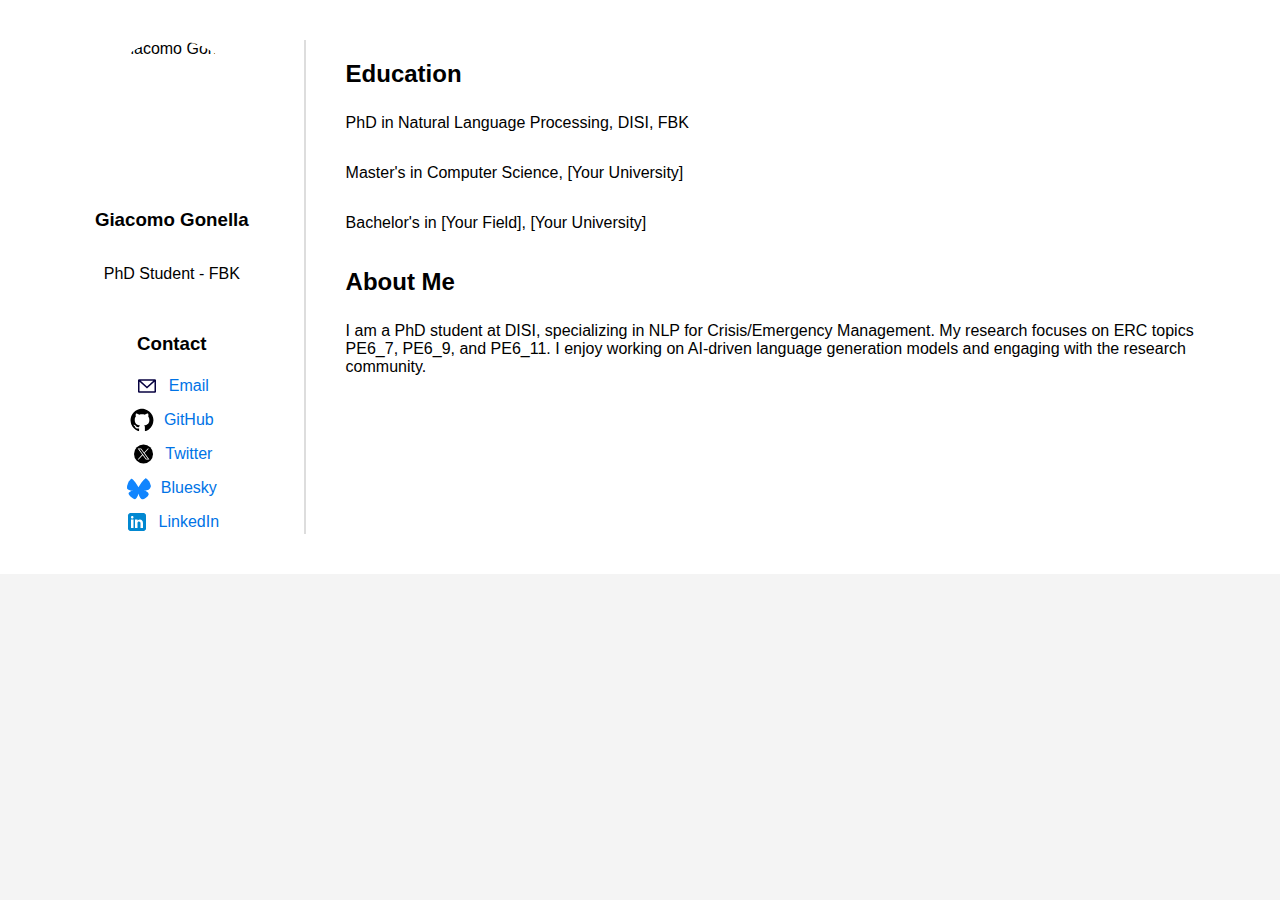
==== index.html @ 50012e3d "Update index.html" ====
<!DOCTYPE html>
<html lang="en">
<head>
    <meta charset="UTF-8">
    <meta name="viewport" content="width=device-width, initial-scale=1.0">
    <title>Giacomo Gonella</title>
    <style>
        body {
            font-family: Arial, sans-serif;
            margin: 0;
            padding: 0;
            background-color: #f4f4f4;
        }
        .container {
            display: flex;
            width: 100%;
            height: auto;
            background: white;
            padding: 40px;
            box-sizing: border-box;
        }
        .left {
            width: 20%;
            text-align: center;
            padding-right: 20px;
            display: flex;
            flex-direction: column;
            align-items: center;
            border-right: 2px solid #ddd;
            padding-left: 20px;
        }
        .left img {
            width: 150px;
            height: 150px;
            border-radius: 50%;
            object-fit: cover;
        }
        .contact {
            margin-top: 15px;
            text-align: center;
            width: 100%;
        }
        .social-icons {
            display: flex;
            flex-direction: column;
            align-items: center;
            gap: 10px;
            margin-top: 10px;
        }
        .social-icons a {
            display: flex;
            align-items: center;
            text-decoration: none;
            color: #0073e6;
        }
        .social-icons img {
            width: 24px;
            height: 24px;
            margin-right: 10px;
        }
        .right {
            width: 80%;
            padding-left: 40px;
            display: flex;
            flex-direction: column;
        }
        h2 {
            margin-bottom: 10px;
        }
    </style>
</head>
<body>
    <div class="container">
        <div class="left">
            <img src="images/avatar.png" alt="Giacomo Gonella">
            <h3>Giacomo Gonella</h3>
            <p>PhD Student - FBK</p>
            <div class="contact">
                <h3>Contact</h3>
                <div class="social-icons">
                    <a href="mailto:your.email@example.com"><img src="images/svgs/email.svg" alt="Email">Email</a>
                    <a href="https://github.com/giacomogonella" target="_blank"><img src="images/svgs/github.svg" alt="GitHub">GitHub</a>
                    <a href="https://x.com/giacogon" target="_blank"><img src="images/svgs/x.svg" alt="Twitter">Twitter</a>
                    <a href="https://bsky.app/profile/ggonella" target="_blank"><img src="images/svgs/bluesky.svg" alt="Bluesky">Bluesky</a>
                    <a href="https://linkedin.com/in/giacomogonella" target="_blank"><img src="images/svgs/linkedin.svg" alt="LinkedIn">LinkedIn</a>
                </div>
            </div>
        </div>
        <div class="right">
            <h2>Education</h2>
            <p>PhD in Natural Language Processing, DISI, FBK</p>
            <p>Master's in Computer Science, [Your University]</p>
            <p>Bachelor's in [Your Field], [Your University]</p>
            
            <h2>About Me</h2>
            <p>I am a PhD student at DISI, specializing in NLP for Crisis/Emergency Management. My research focuses on ERC topics PE6_7, PE6_9, and PE6_11. I enjoy working on AI-driven language generation models and engaging with the research community.</p>
        </div>
    </div>
</body>
</html>
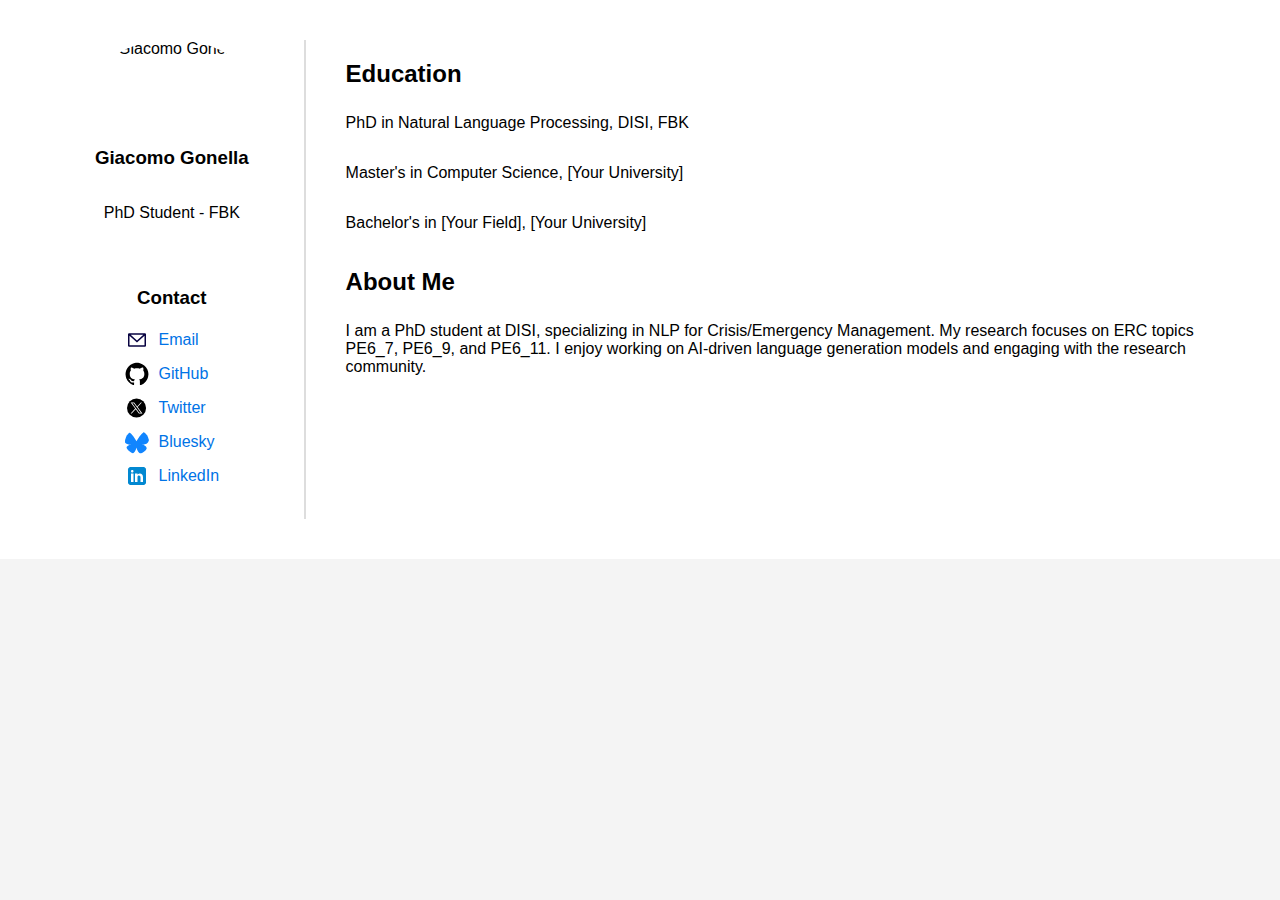
==== commit 1c50994c: "Update index.html" ====
--- a/index.html
+++ b/index.html
@@ -36,22 +36,26 @@
             object-fit: cover;
         }
         .contact {
-            margin-top: 15px;
-            text-align: center;
-            width: 100%;
+            display: flex;
+            flex-direction: column;
+            align-items: center; /* Centers the section horizontally */
+            justify-content: center; /* Centers it vertically */
+            height: 100%; /* Ensures full height within the parent container */
         }
+
         .social-icons {
             display: flex;
             flex-direction: column;
-            align-items: center;
+            align-items: center; /* Ensures icons are centered */
             gap: 10px;
-            margin-top: 10px;
+            width: 100%;
         }
         .social-icons a {
             display: flex;
             align-items: center;
             text-decoration: none;
             color: #0073e6;
+            width: 100%; /* Ensures full width for left alignment */
         }
         .social-icons img {
             width: 24px;
@@ -78,7 +82,7 @@
             <div class="contact">
                 <h3>Contact</h3>
                 <div class="social-icons">
-                    <a href="mailto:your.email@example.com"><img src="images/svgs/email.svg" alt="Email">Email</a>
+                    <a href="mailto:ggonella@fbk.eu"><img src="images/svgs/email.svg" alt="Email">Email</a>
                     <a href="https://github.com/giacomogonella" target="_blank"><img src="images/svgs/github.svg" alt="GitHub">GitHub</a>
                     <a href="https://x.com/giacogon" target="_blank"><img src="images/svgs/x.svg" alt="Twitter">Twitter</a>
                     <a href="https://bsky.app/profile/ggonella" target="_blank"><img src="images/svgs/bluesky.svg" alt="Bluesky">Bluesky</a>
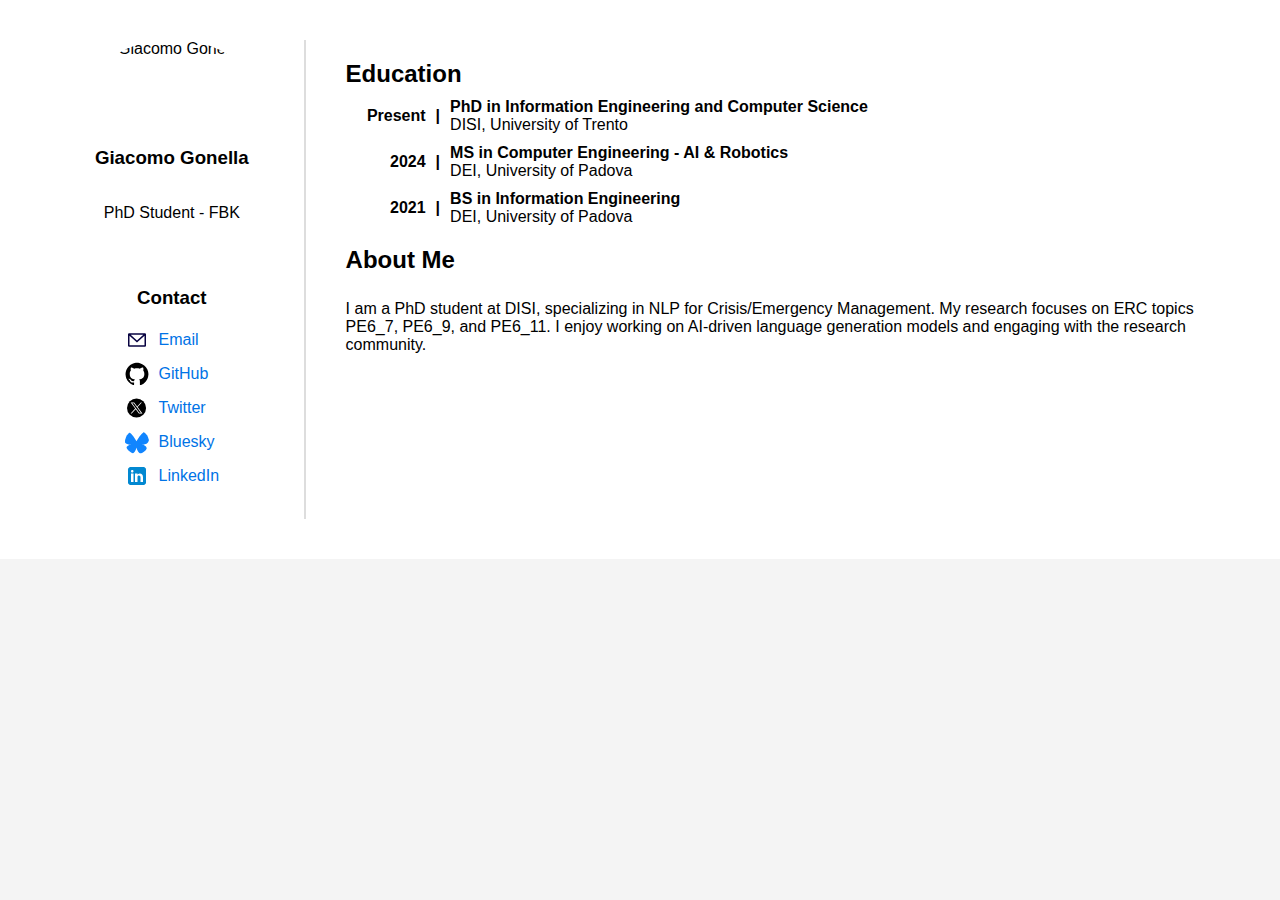
==== commit edbac414: "Update" ====
--- a/index.html
+++ b/index.html
@@ -4,74 +4,7 @@
     <meta charset="UTF-8">
     <meta name="viewport" content="width=device-width, initial-scale=1.0">
     <title>Giacomo Gonella</title>
-    <style>
-        body {
-            font-family: Arial, sans-serif;
-            margin: 0;
-            padding: 0;
-            background-color: #f4f4f4;
-        }
-        .container {
-            display: flex;
-            width: 100%;
-            height: auto;
-            background: white;
-            padding: 40px;
-            box-sizing: border-box;
-        }
-        .left {
-            width: 20%;
-            text-align: center;
-            padding-right: 20px;
-            display: flex;
-            flex-direction: column;
-            align-items: center;
-            border-right: 2px solid #ddd;
-            padding-left: 20px;
-        }
-        .left img {
-            width: 150px;
-            height: 150px;
-            border-radius: 50%;
-            object-fit: cover;
-        }
-        .contact {
-            display: flex;
-            flex-direction: column;
-            align-items: center; /* Centers the section horizontally */
-            justify-content: center; /* Centers it vertically */
-            height: 100%; /* Ensures full height within the parent container */
-        }
-
-        .social-icons {
-            display: flex;
-            flex-direction: column;
-            align-items: center; /* Ensures icons are centered */
-            gap: 10px;
-            width: 100%;
-        }
-        .social-icons a {
-            display: flex;
-            align-items: center;
-            text-decoration: none;
-            color: #0073e6;
-            width: 100%; /* Ensures full width for left alignment */
-        }
-        .social-icons img {
-            width: 24px;
-            height: 24px;
-            margin-right: 10px;
-        }
-        .right {
-            width: 80%;
-            padding-left: 40px;
-            display: flex;
-            flex-direction: column;
-        }
-        h2 {
-            margin-bottom: 10px;
-        }
-    </style>
+    <link rel="stylesheet" href="styles.css">
 </head>
 <body>
     <div class="container">
@@ -92,9 +25,29 @@
         </div>
         <div class="right">
             <h2>Education</h2>
-            <p>PhD in Natural Language Processing, DISI, FBK</p>
-            <p>Master's in Computer Science, [Your University]</p>
-            <p>Bachelor's in [Your Field], [Your University]</p>
+            <div class="timeline">
+                <div class="timeline-item">
+                    <span class="year">Present</span> <span class="separator">|</span>
+                    <div class="timeline-content">
+                        <strong>PhD in Information Engineering and Computer Science</strong>  
+                        <br>DISI, University of Trento
+                    </div>
+                </div>
+                <div class="timeline-item">
+                    <span class="year">2024</span> <span class="separator">|</span>
+                    <div class="timeline-content">
+                        <strong>MS in Computer Engineering - AI & Robotics</strong>  
+                        <br>DEI, University of Padova
+                    </div>
+                </div>
+                <div class="timeline-item">
+                    <span class="year">2021</span> <span class="separator">|</span>
+                    <div class="timeline-content">
+                        <strong>BS in Information Engineering</strong>  
+                        <br>DEI, University of Padova
+                    </div>
+                </div>
+            </div>
             
             <h2>About Me</h2>
             <p>I am a PhD student at DISI, specializing in NLP for Crisis/Emergency Management. My research focuses on ERC topics PE6_7, PE6_9, and PE6_11. I enjoy working on AI-driven language generation models and engaging with the research community.</p>
--- a/styles.css
+++ b/styles.css
@@ -0,0 +1,101 @@
+body {
+    font-family: Arial, sans-serif;
+    margin: 0;
+    padding: 0;
+    background-color: #f4f4f4;
+}
+
+.container {
+    display: flex;
+    width: 100%;
+    height: auto;
+    background: white;
+    padding: 40px;
+    box-sizing: border-box;
+}
+
+.left {
+    width: 20%;
+    text-align: center;
+    padding-right: 20px;
+    display: flex;
+    flex-direction: column;
+    align-items: center;
+    border-right: 2px solid #ddd;
+    padding-left: 20px;
+}
+
+.left img {
+    width: 150px;
+    height: 150px;
+    border-radius: 50%;
+    object-fit: cover;
+}
+
+.contact {
+    display: flex;
+    flex-direction: column;
+    align-items: center;
+    justify-content: center;
+    height: 100%;
+}
+
+.social-icons {
+    display: flex;
+    flex-direction: column;
+    align-items: center;
+    gap: 10px;
+    width: 100%;
+}
+
+.social-icons a {
+    display: flex;
+    align-items: center;
+    text-decoration: none;
+    color: #0073e6;
+    width: 100%;
+}
+
+.social-icons img {
+    width: 24px;
+    height: 24px;
+    margin-right: 10px;
+}
+
+.right {
+    width: 80%;
+    padding-left: 40px;
+    display: flex;
+    flex-direction: column;
+}
+
+h2 {
+    margin-bottom: 10px;
+}
+
+.timeline {
+    display: flex;
+    flex-direction: column;
+    gap: 10px;
+}
+
+.timeline-item {
+    display: flex;
+    align-items: center;
+}
+
+.year {
+    font-weight: bold;
+    min-width: 80px; /* Adjust spacing */
+    text-align: right;
+    margin-right: 10px;
+}
+
+.separator {
+    font-weight: bold;
+    margin-right: 10px;
+}
+
+.timeline-content {
+    font-size: 1rem;
+}
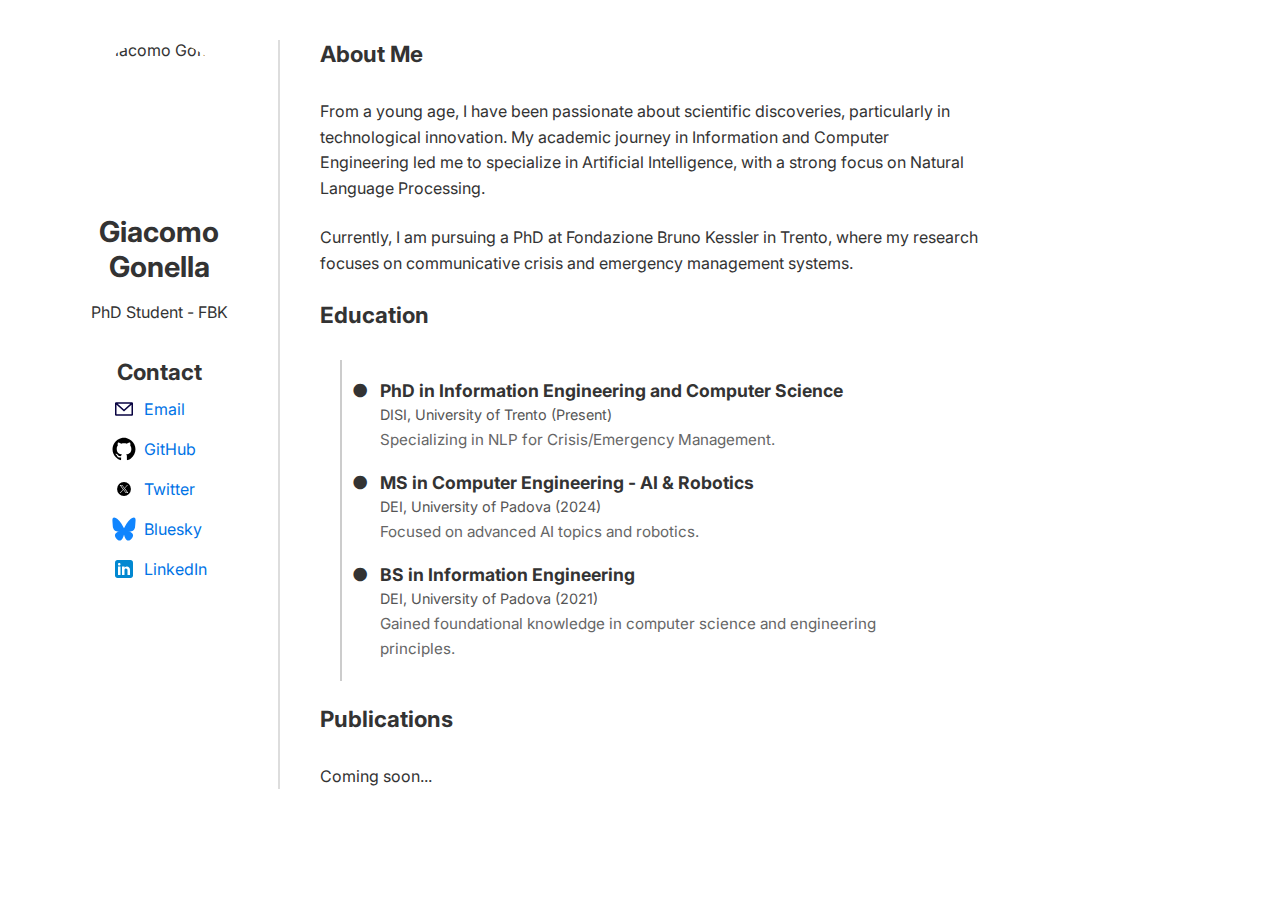
==== commit 8703a3a0: "Updates" ====
--- a/index.html
+++ b/index.html
@@ -1,57 +1,122 @@
 <!DOCTYPE html>
 <html lang="en">
 <head>
-    <meta charset="UTF-8">
-    <meta name="viewport" content="width=device-width, initial-scale=1.0">
-    <title>Giacomo Gonella</title>
-    <link rel="stylesheet" href="styles.css">
+  <meta charset="UTF-8" />
+  <meta name="viewport" content="width=device-width, initial-scale=1.0"/>
+  <title>Giacomo Gonella - PhD Student</title>
+
+  <!-- Basic SEO -->
+  <meta
+    name="description"
+    content="Official webpage of Giacomo Gonella, PhD student at DISI, specializing in NLP for Crisis/Emergency Management."
+  />
+
+  <!-- Open Graph (Social Sharing) -->
+  <meta property="og:title" content="Giacomo Gonella - PhD Student" />
+  <meta
+    property="og:description"
+    content="NLP researcher specializing in Crisis/Emergency Management."
+  />
+  <meta property="og:image" content="images/avatar.png" />
+  <meta property="og:url" content="https://www.example.com" />
+
+  <!-- Google Fonts -->
+  <link rel="preconnect" href="https://fonts.gstatic.com" />
+  <link
+    href="https://fonts.googleapis.com/css2?family=Inter:wght@400;600&display=swap"
+    rel="stylesheet"
+  />
+
+  <link rel="stylesheet" href="styles.css" />
 </head>
 <body>
-    <div class="container">
-        <div class="left">
-            <img src="images/avatar.png" alt="Giacomo Gonella">
-            <h3>Giacomo Gonella</h3>
-            <p>PhD Student - FBK</p>
-            <div class="contact">
-                <h3>Contact</h3>
-                <div class="social-icons">
-                    <a href="mailto:ggonella@fbk.eu"><img src="images/svgs/email.svg" alt="Email">Email</a>
-                    <a href="https://github.com/giacomogonella" target="_blank"><img src="images/svgs/github.svg" alt="GitHub">GitHub</a>
-                    <a href="https://x.com/giacogon" target="_blank"><img src="images/svgs/x.svg" alt="Twitter">Twitter</a>
-                    <a href="https://bsky.app/profile/ggonella" target="_blank"><img src="images/svgs/bluesky.svg" alt="Bluesky">Bluesky</a>
-                    <a href="https://linkedin.com/in/giacomogonella" target="_blank"><img src="images/svgs/linkedin.svg" alt="LinkedIn">LinkedIn</a>
-                </div>
-            </div>
+  <div class="container">
+    <!-- Left Column -->
+    <div class="left">
+      <img
+        src="images/avatar.png"
+        alt="Giacomo Gonella"
+        class="avatar"
+      />
+      <h1>Giacomo Gonella</h1>
+      <p>PhD Student - FBK</p>
+
+      <div class="contact">
+        <h2>Contact</h2>
+        <div class="social-icons">
+          <a href="mailto:ggonella@fbk.eu">
+            <img
+              src="images/svgs/email.svg"
+              alt="Email icon"
+            />
+            Email
+          </a>
+          <a href="https://github.com/giacomogonella" target="_blank">
+            <img
+              src="images/svgs/github.svg"
+              alt="GitHub icon"
+            />
+            GitHub
+          </a>
+          <a href="https://x.com/giacogon" target="_blank">
+            <img
+              src="images/svgs/x.svg"
+              alt="Twitter icon"
+            />
+            Twitter
+          </a>
+          <a href="https://bsky.app/profile/ggonella" target="_blank">
+            <img
+              src="images/svgs/bluesky.svg"
+              alt="Bluesky icon"
+            />
+            Bluesky
+          </a>
+          <a href="https://linkedin.com/in/giacomogonella" target="_blank">
+            <img
+              src="images/svgs/linkedin.svg"
+              alt="LinkedIn icon"
+            />
+            LinkedIn
+          </a>
         </div>
-        <div class="right">
-            <h2>Education</h2>
-            <div class="timeline">
-                <div class="timeline-item">
-                    <span class="year">Present</span> <span class="separator">|</span>
-                    <div class="timeline-content">
-                        <strong>PhD in Information Engineering and Computer Science</strong>  
-                        <br>DISI, University of Trento
-                    </div>
-                </div>
-                <div class="timeline-item">
-                    <span class="year">2024</span> <span class="separator">|</span>
-                    <div class="timeline-content">
-                        <strong>MS in Computer Engineering - AI & Robotics</strong>  
-                        <br>DEI, University of Padova
-                    </div>
-                </div>
-                <div class="timeline-item">
-                    <span class="year">2021</span> <span class="separator">|</span>
-                    <div class="timeline-content">
-                        <strong>BS in Information Engineering</strong>  
-                        <br>DEI, University of Padova
-                    </div>
-                </div>
-            </div>
-            
-            <h2>About Me</h2>
-            <p>I am a PhD student at DISI, specializing in NLP for Crisis/Emergency Management. My research focuses on ERC topics PE6_7, PE6_9, and PE6_11. I enjoy working on AI-driven language generation models and engaging with the research community.</p>
-        </div>
+      </div>
     </div>
+
+    <!-- Right Column -->
+    <div class="right">
+      <h2>About Me</h2>
+      <!-- Split the text into two paragraphs for better readability -->
+      <p>
+        From a young age, I have been passionate about scientific discoveries, particularly in technological innovation.
+        My academic journey in Information and Computer Engineering led me to specialize in Artificial Intelligence, with a strong focus on Natural Language Processing.
+      </p>
+      <p>
+        Currently, I am pursuing a PhD at Fondazione Bruno Kessler in Trento, where my research focuses on communicative crisis and emergency management systems.
+      </p>
+
+      <h2>Education</h2>
+      <ul class="timeline">
+        <li>
+          <h3>PhD in Information Engineering and Computer Science</h3>
+          <span>DISI, University of Trento (Present)</span>
+          <p>Specializing in NLP for Crisis/Emergency Management.</p>
+        </li>
+        <li>
+          <h3>MS in Computer Engineering - AI &amp; Robotics</h3>
+          <span>DEI, University of Padova (2024)</span>
+          <p>Focused on advanced AI topics and robotics.</p>
+        </li>
+        <li>
+          <h3>BS in Information Engineering</h3>
+          <span>DEI, University of Padova (2021)</span>
+          <p>Gained foundational knowledge in computer science and engineering principles.</p>
+        </li>
+      </ul>
+
+      <h2>Publications</h2>
+      <p>Coming soon...</p>
+    </div>
+  </div>
 </body>
 </html>
--- a/styles.css
+++ b/styles.css
@@ -1,101 +1,187 @@
-body {
-    font-family: Arial, sans-serif;
-    margin: 0;
-    padding: 0;
-    background-color: #f4f4f4;
+/* Fonts & Basic Resets */
+* {
+  margin: 0;
+  padding: 0;
+  box-sizing: border-box;
 }
 
-.container {
-    display: flex;
-    width: 100%;
-    height: auto;
-    background: white;
-    padding: 40px;
-    box-sizing: border-box;
+html, body {
+  height: 100%; /* ensures full height if needed */
 }
 
-.left {
-    width: 20%;
-    text-align: center;
-    padding-right: 20px;
-    display: flex;
-    flex-direction: column;
-    align-items: center;
-    border-right: 2px solid #ddd;
-    padding-left: 20px;
+body {
+  font-family: "Inter", sans-serif;
+  /* Changed background color to white to avoid color split */
+  background-color: #fff;
+  color: #333;
+  /* no extra margin/padding on body */
 }
 
-.left img {
-    width: 150px;
-    height: 150px;
-    border-radius: 50%;
-    object-fit: cover;
+/* Container */
+.container {
+  display: flex;
+  width: 100%;
+  background: #fff;
+  padding: 40px;
+  /* container is naturally as tall as content; 
+     you could also do min-height: 100vh; if you want it to fill the screen */
 }
 
+/* Left Column */
+.left {
+  width: 20%;
+  text-align: center;
+  padding: 0 20px;
+  border-right: 2px solid #ddd;
+  display: flex;
+  flex-direction: column;
+  align-items: center;
+  gap: 1rem;
+}
+
+.avatar {
+  width: 150px;
+  height: 150px;
+  border-radius: 50%;
+  object-fit: cover;
+}
+
+/* Contact Section */
 .contact {
-    display: flex;
-    flex-direction: column;
-    align-items: center;
-    justify-content: center;
-    height: 100%;
+  /* Removed margin-top: auto to keep Contact below PhD Student */
+  margin-top: 1rem; /* you can adjust spacing here as desired */
+  display: flex;
+  flex-direction: column;
+  align-items: center;
 }
 
 .social-icons {
-    display: flex;
-    flex-direction: column;
-    align-items: center;
-    gap: 10px;
-    width: 100%;
+  display: flex;
+  flex-direction: column;
+  align-items: flex-start;
+  gap: 0.5rem;
 }
 
 .social-icons a {
-    display: flex;
-    align-items: center;
-    text-decoration: none;
-    color: #0073e6;
-    width: 100%;
+  display: inline-flex;
+  align-items: center;
+  text-decoration: none;
+  color: #0073e6;
+  transition: background-color 0.2s ease;
+  border-radius: 4px;
+  padding: 4px 0;
+}
+
+.social-icons a:hover {
+  background-color: #eef;
 }
 
 .social-icons img {
-    width: 24px;
-    height: 24px;
-    margin-right: 10px;
+  width: 24px;
+  height: 24px;
+  margin-right: 8px;
 }
 
+/* Right Column */
 .right {
-    width: 80%;
-    padding-left: 40px;
-    display: flex;
-    flex-direction: column;
+  /* max-width to improve readability (limit line length) */
+  width: 80%;
+  max-width: 700px; 
+  padding-left: 40px;
+  display: flex;
+  flex-direction: column;
+  gap: 1.5rem;
+}
+
+/* Headings */
+h1 {
+  font-size: 1.8rem;
+  margin-top: 0.5rem;
 }
 
 h2 {
-    margin-bottom: 10px;
+  font-size: 1.4rem;
+  margin-bottom: 0.5rem;
 }
 
-.timeline {
-    display: flex;
-    flex-direction: column;
-    gap: 10px;
+/* Paragraphs: increase line-height for readability */
+p {
+  line-height: 1.6;
 }
 
-.timeline-item {
-    display: flex;
-    align-items: center;
+/* New Bullet Timeline Styles */
+.timeline {
+  position: relative;
+  list-style-type: none;
+  max-width: 600px;
+  margin: 0;
+  padding: 0 20px;
 }
 
-.year {
-    font-weight: bold;
-    min-width: 80px; /* Adjust spacing */
-    text-align: right;
-    margin-right: 10px;
+.timeline::before {
+  content: "";
+  position: absolute;
+  left: 20px; 
+  top: 0;
+  width: 2px;
+  background-color: #ccc;
+  height: 100%;
 }
 
-.separator {
-    font-weight: bold;
-    margin-right: 10px;
+.timeline li {
+  position: relative;
+  margin: 20px 0;
+  padding-left: 40px;
 }
 
-.timeline-content {
-    font-size: 1rem;
+.timeline li::before {
+  content: "●";
+  position: absolute;
+  left: 12px; 
+  font-size: 18px;
+  color: #333;
+  top: 0;
+  transform: translateY(0%);
 }
+
+.timeline li h3 {
+  margin: 0;
+  font-size: 1.1rem;
+  color: #333;
+}
+
+.timeline li span {
+  display: block;
+  font-size: 0.9rem;
+  color: #555;
+  margin: 5px 0;
+}
+
+.timeline li p {
+  margin-top: 5px;
+  font-size: 0.95rem;
+  color: #666;
+}
+
+/* Responsive Design (Mobile) */
+@media (max-width: 768px) {
+  .container {
+    flex-direction: column;
+    padding: 20px;
+  }
+
+  .left,
+  .right {
+    width: 100%;
+    padding: 0;
+    border-right: none;
+  }
+
+  .left {
+    margin-bottom: 2rem;
+  }
+
+  .timeline {
+    padding-left: 20px;
+  }
+}
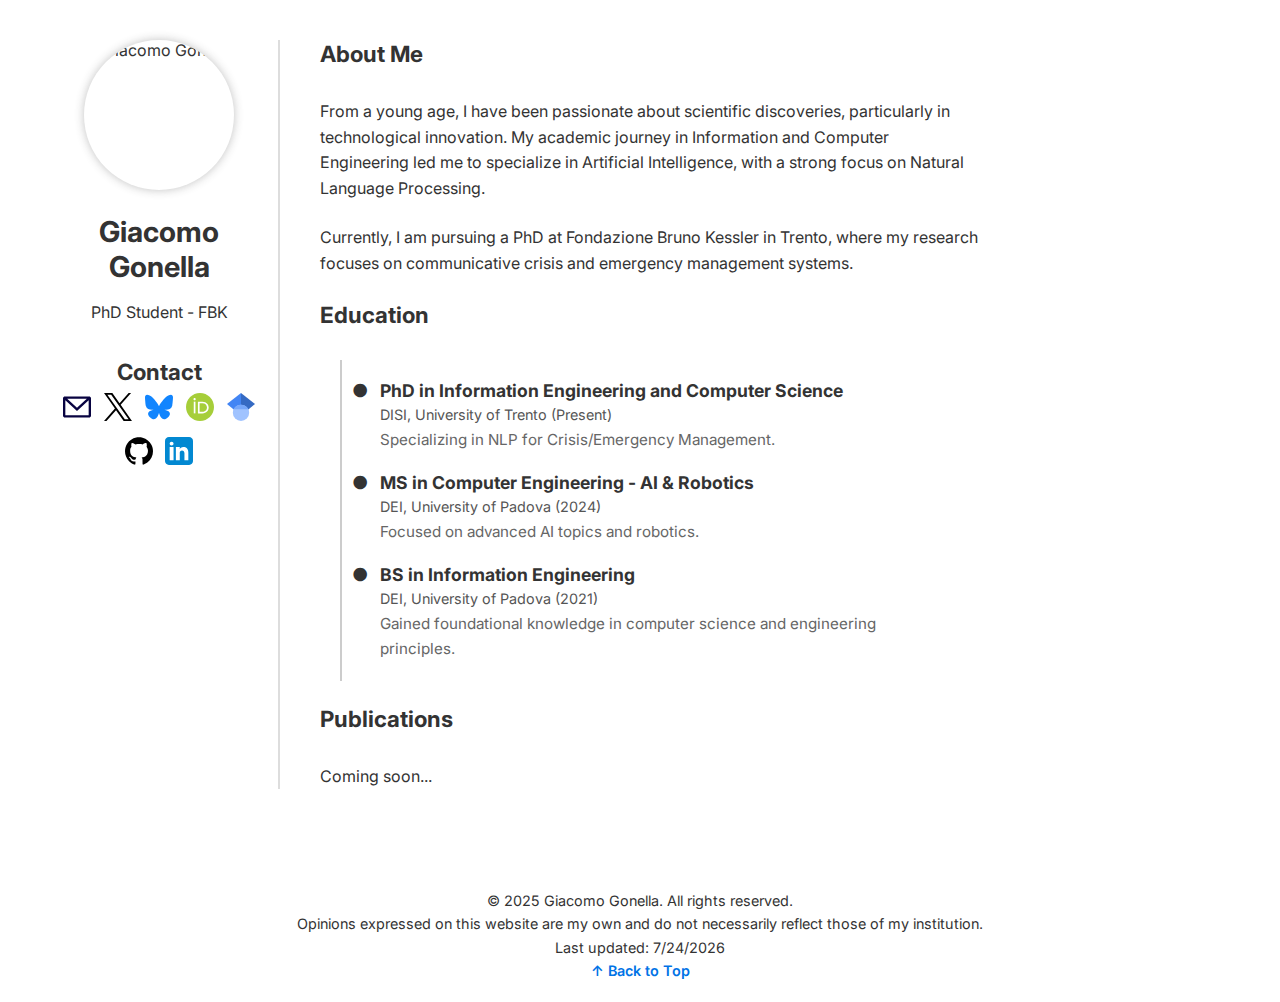
==== commit cf5cda08: "Update" ====
--- a/index.html
+++ b/index.html
@@ -1,43 +1,43 @@
 <!DOCTYPE html>
 <html lang="en">
-<head>
-  <meta charset="UTF-8" />
-  <meta name="viewport" content="width=device-width, initial-scale=1.0"/>
-  <title>Giacomo Gonella - PhD Student</title>
-
-  <!-- Basic SEO -->
-  <meta
-    name="description"
-    content="Official webpage of Giacomo Gonella, PhD student at DISI, specializing in NLP for Crisis/Emergency Management."
-  />
-
-  <!-- Open Graph (Social Sharing) -->
-  <meta property="og:title" content="Giacomo Gonella - PhD Student" />
-  <meta
-    property="og:description"
-    content="NLP researcher specializing in Crisis/Emergency Management."
-  />
-  <meta property="og:image" content="images/avatar.png" />
-  <meta property="og:url" content="https://www.example.com" />
-
-  <!-- Google Fonts -->
-  <link rel="preconnect" href="https://fonts.gstatic.com" />
-  <link
-    href="https://fonts.googleapis.com/css2?family=Inter:wght@400;600&display=swap"
-    rel="stylesheet"
-  />
-
-  <link rel="stylesheet" href="styles.css" />
-</head>
+  <head>
+    <meta charset="UTF-8" />
+    <meta name="viewport" content="width=device-width, initial-scale=1.0"/>
+    <title>Giacomo Gonella - PhD Student</title>
+    
+    <!-- Basic SEO -->
+    <meta
+      name="description"
+      content="Official webpage of Giacomo Gonella, PhD student at DISI, specializing in NLP for Crisis/Emergency Management."
+    />
+  
+    <!-- Open Graph (Social Sharing) -->
+    <meta property="og:title" content="Giacomo Gonella - PhD Student" />
+    <meta
+      property="og:description"
+      content="NLP researcher specializing in Crisis/Emergency Communication."
+    />
+    <meta property="og:image" content="images/avatar.png" />
+    <meta property="og:url" content="https://www.example.com" />
+  
+    <!-- Favicons -->
+    <link rel="icon" href="images/favicon.ico" type="image/x-icon" />
+    
+    <!-- Google Fonts -->
+    <link rel="preconnect" href="https://fonts.gstatic.com" />
+    <link
+      href="https://fonts.googleapis.com/css2?family=Inter:wght@400;600&display=swap"
+      rel="stylesheet"
+    />
+  
+    <link rel="stylesheet" href="styles.css" />
+  </head>
+  
 <body>
   <div class="container">
     <!-- Left Column -->
     <div class="left">
-      <img
-        src="images/avatar.png"
-        alt="Giacomo Gonella"
-        class="avatar"
-      />
+      <img src="images/avatar.png" alt="Giacomo Gonella" class="avatar" />
       <h1>Giacomo Gonella</h1>
       <p>PhD Student - FBK</p>
 
@@ -45,39 +45,25 @@
         <h2>Contact</h2>
         <div class="social-icons">
           <a href="mailto:ggonella@fbk.eu">
-            <img
-              src="images/svgs/email.svg"
-              alt="Email icon"
-            />
-            Email
+            <img src="images/svgs/email.svg" alt="Email" />
+          </a>
+          <a href="https://x.com/giacogon" target="_blank">
+            <img src="images/svgs/x.svg" alt="X" />
+          </a>
+          <a href="https://bsky.app/profile/ggonella" target="_blank">
+            <img src="images/svgs/bluesky.svg" alt="Bluesky" />
+          </a>
+          <a href="https://bsky.app/profile/ggonella" target="_blank">
+            <img src="images/svgs/orcid.svg" alt="ORCiD" />
+          </a>
+          <a href="https://bsky.app/profile/ggonella" target="_blank">
+            <img src="images/svgs/scholar.svg" alt="Google Scholar" />
           </a>
           <a href="https://github.com/giacomogonella" target="_blank">
-            <img
-              src="images/svgs/github.svg"
-              alt="GitHub icon"
-            />
-            GitHub
-          </a>
-          <a href="https://x.com/giacogon" target="_blank">
-            <img
-              src="images/svgs/x.svg"
-              alt="Twitter icon"
-            />
-            Twitter
-          </a>
-          <a href="https://bsky.app/profile/ggonella" target="_blank">
-            <img
-              src="images/svgs/bluesky.svg"
-              alt="Bluesky icon"
-            />
-            Bluesky
+            <img src="images/svgs/github.svg" alt="GitHub" />
           </a>
           <a href="https://linkedin.com/in/giacomogonella" target="_blank">
-            <img
-              src="images/svgs/linkedin.svg"
-              alt="LinkedIn icon"
-            />
-            LinkedIn
+            <img src="images/svgs/linkedin.svg" alt="LinkedIn" />
           </a>
         </div>
       </div>
@@ -86,7 +72,6 @@
     <!-- Right Column -->
     <div class="right">
       <h2>About Me</h2>
-      <!-- Split the text into two paragraphs for better readability -->
       <p>
         From a young age, I have been passionate about scientific discoveries, particularly in technological innovation.
         My academic journey in Information and Computer Engineering led me to specialize in Artificial Intelligence, with a strong focus on Natural Language Processing.
@@ -118,5 +103,18 @@
       <p>Coming soon...</p>
     </div>
   </div>
+
+  <!-- Footer Section -->
+  <footer>
+    <p>© 2025 Giacomo Gonella. All rights reserved.</p>
+    <p>Opinions expressed on this website are my own and do not necessarily reflect those of my institution.</p>
+    <p id="last-updated"></p>
+    <p><a href="#">↑ Back to Top</a></p>
+  </footer>
+
+  <!-- JavaScript to Auto-Update the Last Updated Date -->
+  <script>
+    document.getElementById("last-updated").innerText = "Last updated: " + new Date().toLocaleDateString();
+  </script>
 </body>
 </html>
--- a/styles.css
+++ b/styles.css
@@ -44,6 +44,7 @@
   height: 150px;
   border-radius: 50%;
   object-fit: cover;
+  box-shadow: 0 0 10px rgba(51, 51, 51, 0.3); /* Soft dark gray shadow */
 }
 
 /* Contact Section */
@@ -55,31 +56,27 @@
   align-items: center;
 }
 
+/* Social Icons in a Row */
 .social-icons {
   display: flex;
-  flex-direction: column;
-  align-items: flex-start;
-  gap: 0.5rem;
+  flex-wrap: wrap; /* Allows icons to move to a new line if needed */
+  justify-content: center;
+  gap: 0.8rem; /* Adjust spacing between icons */
+  max-width: 100%; /* Ensures they don't overflow */
 }
 
 .social-icons a {
-  display: inline-flex;
-  align-items: center;
-  text-decoration: none;
-  color: #0073e6;
-  transition: background-color 0.2s ease;
-  border-radius: 4px;
-  padding: 4px 0;
+  display: inline-block;
+  transition: transform 0.2s ease;
 }
 
 .social-icons a:hover {
-  background-color: #eef;
+  transform: scale(1.1);
 }
 
 .social-icons img {
-  width: 24px;
-  height: 24px;
-  margin-right: 8px;
+  width: 28px; 
+  height: 28px;
 }
 
 /* Right Column */
@@ -185,3 +182,21 @@
     padding-left: 20px;
   }
 }
+
+footer {
+  text-align: center;
+  padding: 20px;
+  color: #333;
+  font-size: 0.9rem;
+  margin-top: 40px;
+}
+
+footer a {
+  color: #0073e6;
+  text-decoration: none;
+  font-weight: 600;
+}
+
+footer a:hover {
+  text-decoration: underline;
+}
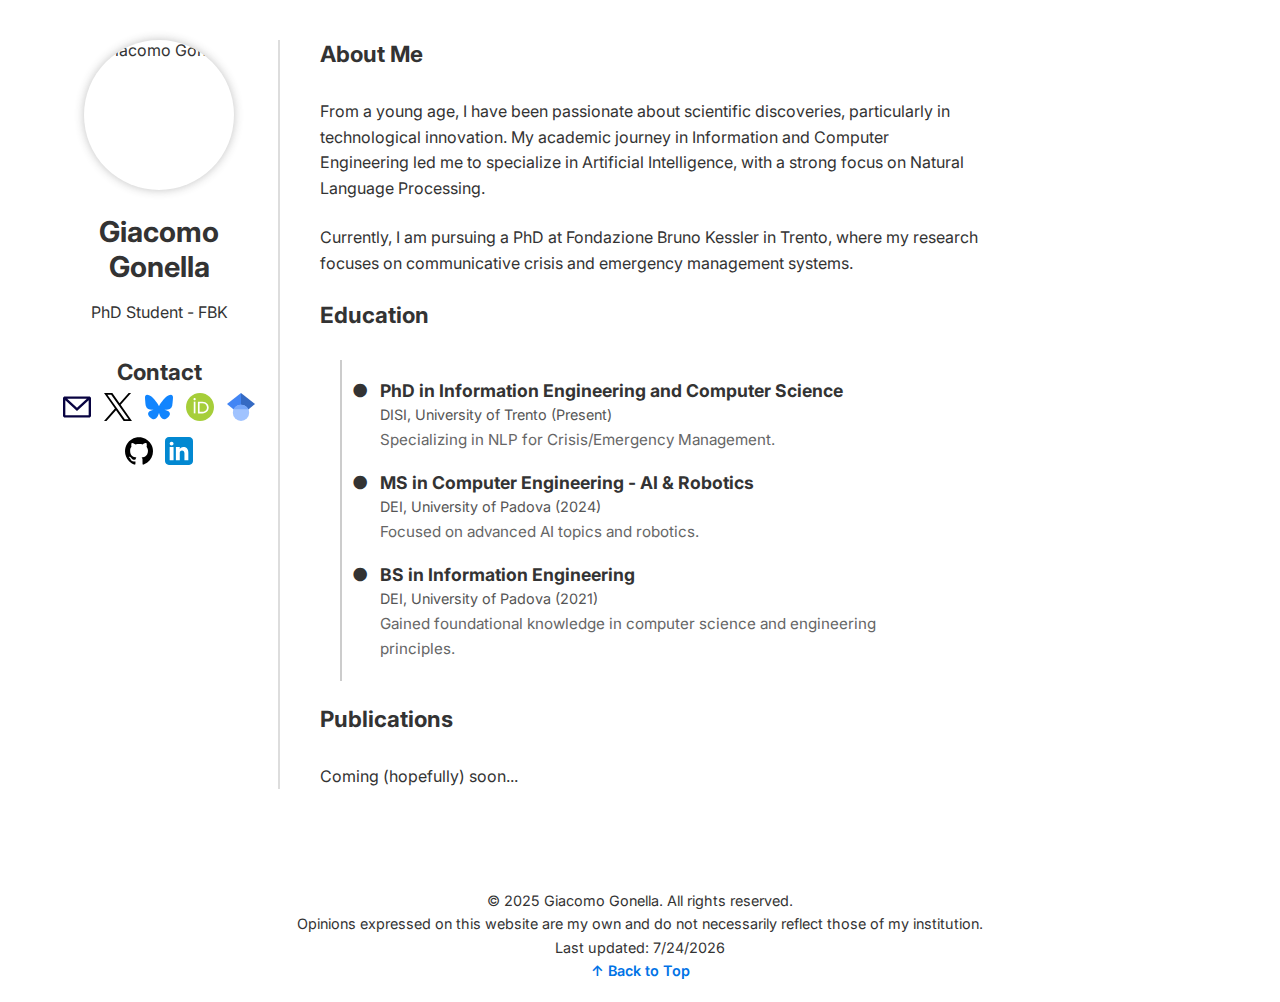
==== commit 49a05c77: "Update index.html" ====
--- a/index.html
+++ b/index.html
@@ -100,7 +100,7 @@
       </ul>
 
       <h2>Publications</h2>
-      <p>Coming soon...</p>
+      <p>Coming (hopefully) soon...</p>
     </div>
   </div>
 
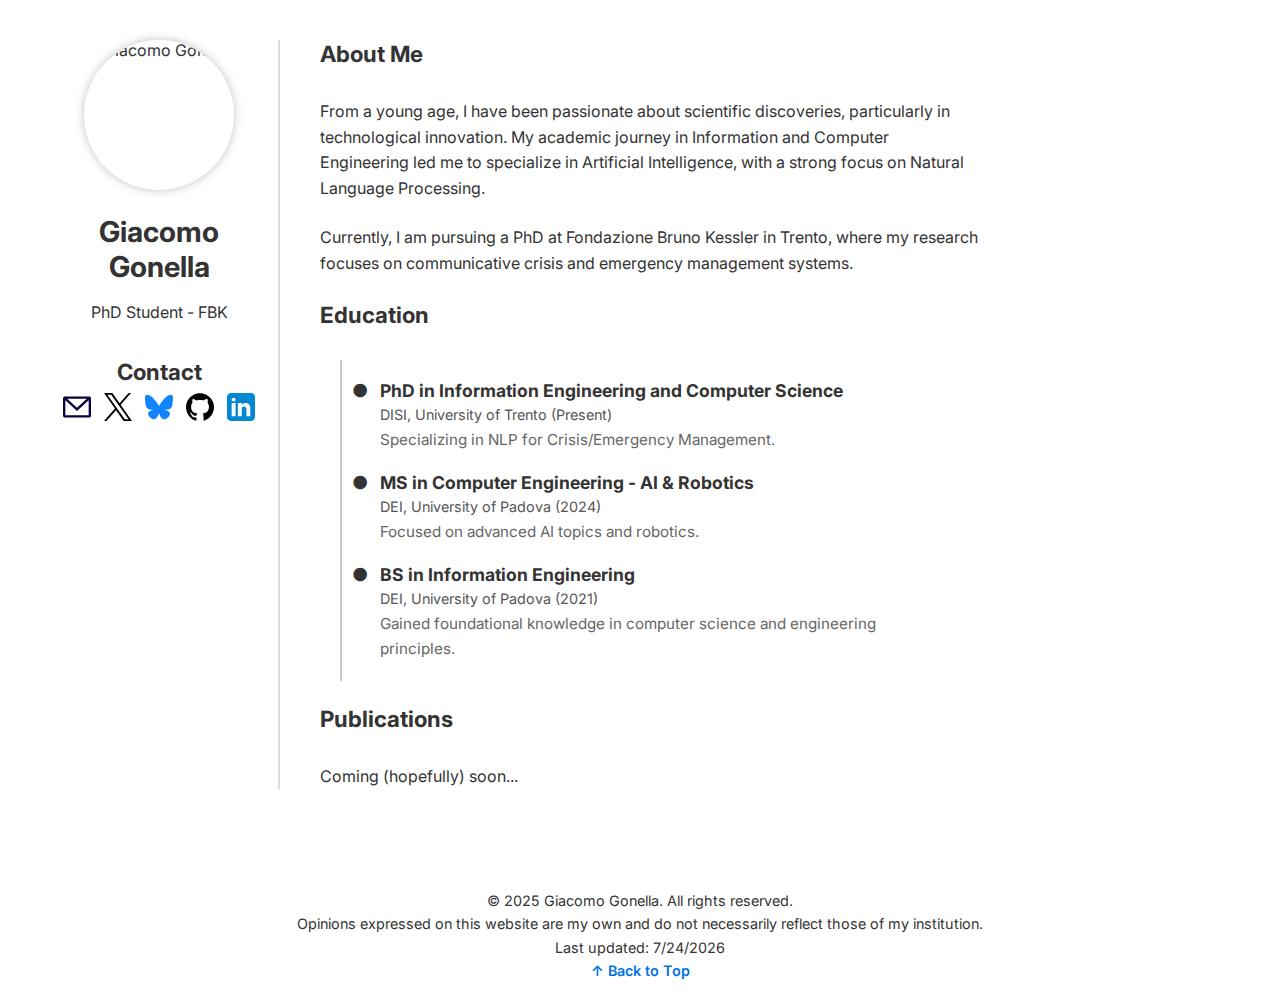
==== commit 57c04a03: "Update" ====
--- a/index.html
+++ b/index.html
@@ -53,12 +53,12 @@
           <a href="https://bsky.app/profile/ggonella" target="_blank">
             <img src="images/svgs/bluesky.svg" alt="Bluesky" />
           </a>
-          <a href="https://bsky.app/profile/ggonella" target="_blank">
+          <!-- <a href="https://bsky.app/profile/ggonella" target="_blank">
             <img src="images/svgs/orcid.svg" alt="ORCiD" />
           </a>
           <a href="https://bsky.app/profile/ggonella" target="_blank">
             <img src="images/svgs/scholar.svg" alt="Google Scholar" />
-          </a>
+          </a> -->
           <a href="https://github.com/giacomogonella" target="_blank">
             <img src="images/svgs/github.svg" alt="GitHub" />
           </a>
